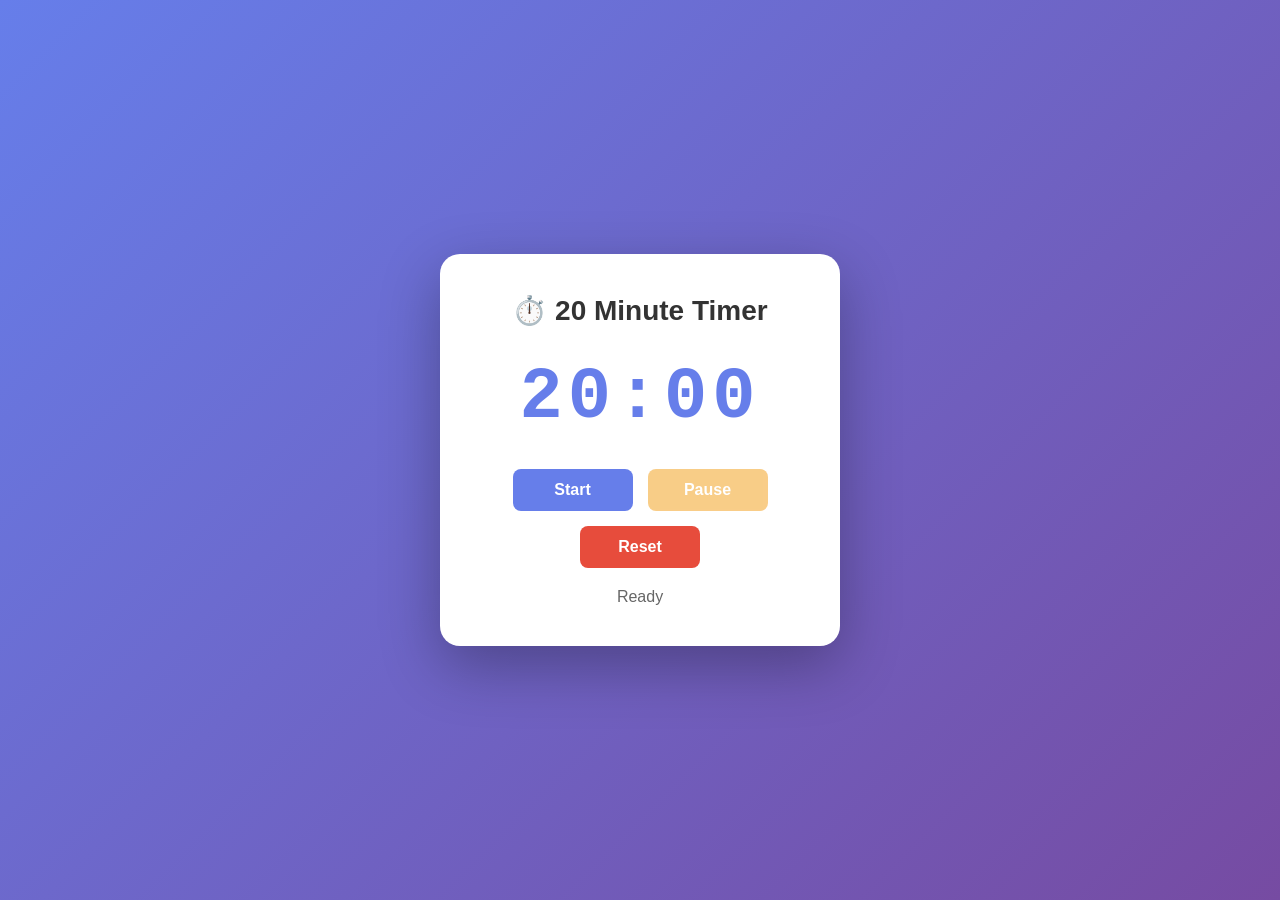
==== timer.html @ b326cc0d "deploy: 13ed1b6016bd88c3224435c4acc37612a1a33c6b" ====
<!DOCTYPE html>
<html lang="en">
<head>
    <meta charset="UTF-8">
    <meta name="viewport" content="width=device-width, initial-scale=1.0">
    <title>20 Minute Timer</title>
    <style>
        * {
            margin: 0;
            padding: 0;
            box-sizing: border-box;
        }

        body {
            font-family: 'Arial', sans-serif;
            display: flex;
            justify-content: center;
            align-items: center;
            min-height: 100vh;
            background: linear-gradient(135deg, #667eea 0%, #764ba2 100%);
        }

        .timer-container {
            background: white;
            border-radius: 20px;
            padding: 40px;
            box-shadow: 0 20px 60px rgba(0, 0, 0, 0.3);
            text-align: center;
            max-width: 400px;
            width: 100%;
        }

        h1 {
            color: #333;
            margin-bottom: 30px;
            font-size: 28px;
        }

        .timer-display {
            font-size: 72px;
            font-weight: bold;
            color: #667eea;
            margin: 30px 0;
            font-family: 'Courier New', monospace;
            letter-spacing: 5px;
        }

        .controls {
            display: flex;
            gap: 15px;
            justify-content: center;
            margin-top: 30px;
            flex-wrap: wrap;
        }

        button {
            padding: 12px 30px;
            font-size: 16px;
            border: none;
            border-radius: 8px;
            cursor: pointer;
            font-weight: bold;
            transition: all 0.3s ease;
            min-width: 120px;
        }

        .start-btn {
            background-color: #667eea;
            color: white;
        }

        .start-btn:hover {
            background-color: #5568d3;
            transform: translateY(-2px);
            box-shadow: 0 10px 20px rgba(102, 126, 234, 0.3);
        }

        .pause-btn {
            background-color: #f39c12;
            color: white;
        }

        .pause-btn:hover {
            background-color: #e67e22;
            transform: translateY(-2px);
            box-shadow: 0 10px 20px rgba(243, 156, 18, 0.3);
        }

        .reset-btn {
            background-color: #e74c3c;
            color: white;
        }

        .reset-btn:hover {
            background-color: #c0392b;
            transform: translateY(-2px);
            box-shadow: 0 10px 20px rgba(231, 76, 60, 0.3);
        }

        button:disabled {
            opacity: 0.5;
            cursor: not-allowed;
            transform: none;
        }

        .status {
            margin-top: 20px;
            font-size: 16px;
            color: #666;
        }

        .status.finished {
            color: #27ae60;
            font-weight: bold;
            font-size: 18px;
        }

        .status.finished::after {
            content: " ✓";
        }
    </style>
</head>
<body>
    <div class="timer-container">
        <h1>⏱️ 20 Minute Timer</h1>
        <div class="timer-display" id="timerDisplay">20:00</div>
        
        <div class="controls">
            <button class="start-btn" id="startBtn" onclick="startTimer()">Start</button>
            <button class="pause-btn" id="pauseBtn" onclick="pauseTimer()" disabled>Pause</button>
            <button class="reset-btn" id="resetBtn" onclick="resetTimer()">Reset</button>
        </div>
        
        <div class="status" id="status">Ready</div>
    </div>

    <script>
        let totalSeconds = 20 * 60; // 20 minutes in seconds
        let remainingSeconds = totalSeconds;
        let timerInterval = null;
        let isRunning = false;

        function formatTime(seconds) {
            const minutes = Math.floor(seconds / 60);
            const secs = seconds % 60;
            return `${minutes.toString().padStart(2, '0')}:${secs.toString().padStart(2, '0')}`;
        }

        function updateDisplay() {
            document.getElementById('timerDisplay').textContent = formatTime(remainingSeconds);
        }

        function startTimer() {
            if (isRunning) return;

            isRunning = true;
            document.getElementById('startBtn').disabled = true;
            document.getElementById('pauseBtn').disabled = false;
            document.getElementById('status').textContent = 'Running...';
            document.getElementById('status').classList.remove('finished');

            timerInterval = setInterval(() => {
                remainingSeconds--;
                updateDisplay();

                if (remainingSeconds <= 0) {
                    clearInterval(timerInterval);
                    isRunning = false;
                    document.getElementById('startBtn').disabled = false;
                    document.getElementById('pauseBtn').disabled = true;
                    document.getElementById('status').textContent = 'Time is up!';
                    document.getElementById('status').classList.add('finished');
                    playNotification();
                }
            }, 1000);
        }

        function pauseTimer() {
            if (!isRunning) return;

            clearInterval(timerInterval);
            isRunning = false;
            document.getElementById('startBtn').disabled = false;
            document.getElementById('pauseBtn').disabled = true;
            document.getElementById('status').textContent = 'Paused';
            document.getElementById('status').classList.remove('finished');
        }

        function resetTimer() {
            clearInterval(timerInterval);
            isRunning = false;
            remainingSeconds = totalSeconds;
            updateDisplay();
            document.getElementById('startBtn').disabled = false;
            document.getElementById('pauseBtn').disabled = true;
            document.getElementById('status').textContent = 'Ready';
            document.getElementById('status').classList.remove('finished');
        }

        function playNotification() {
            // Create a simple beep sound
            const audioContext = new (window.AudioContext || window.webkitAudioContext)();
            const oscillator = audioContext.createOscillator();
            const gainNode = audioContext.createGain();

            oscillator.connect(gainNode);
            gainNode.connect(audioContext.destination);

            oscillator.frequency.value = 800;
            oscillator.type = 'sine';

            gainNode.gain.setValueAtTime(0.3, audioContext.currentTime);
            gainNode.gain.exponentialRampToValueAtTime(0.01, audioContext.currentTime + 0.5);

            oscillator.start(audioContext.currentTime);
            oscillator.stop(audioContext.currentTime + 0.5);
        }

        // Initialize display
        updateDisplay();
    </script>
</body>
</html>
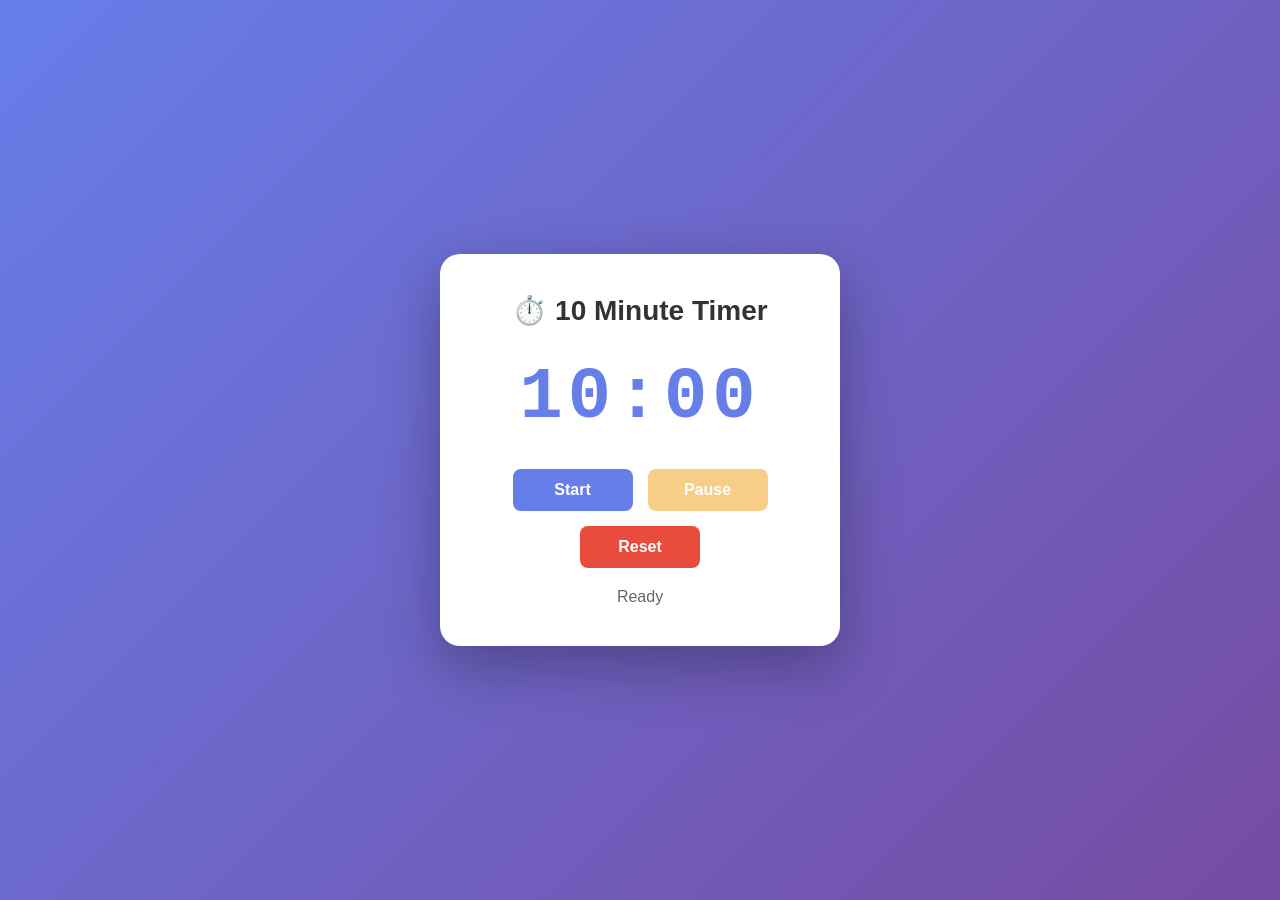
==== commit e0a6fbc1: "deploy: 703dac065293de4288d8ad9d5b9d25ab7d067bc8" ====
--- a/timer.html
+++ b/timer.html
@@ -3,7 +3,7 @@
 <head>
     <meta charset="UTF-8">
     <meta name="viewport" content="width=device-width, initial-scale=1.0">
-    <title>20 Minute Timer</title>
+    <title>10 Minute Timer</title>
     <style>
         * {
             margin: 0;
@@ -122,8 +122,8 @@
 </head>
 <body>
     <div class="timer-container">
-        <h1>⏱️ 20 Minute Timer</h1>
-        <div class="timer-display" id="timerDisplay">20:00</div>
+        <h1>⏱️ 10 Minute Timer</h1>
+        <div class="timer-display" id="timerDisplay">10:00</div>
         
         <div class="controls">
             <button class="start-btn" id="startBtn" onclick="startTimer()">Start</button>
@@ -135,7 +135,7 @@
     </div>
 
     <script>
-        let totalSeconds = 20 * 60; // 20 minutes in seconds
+        let totalSeconds = 10 * 60; // 10 minutes in seconds
         let remainingSeconds = totalSeconds;
         let timerInterval = null;
         let isRunning = false;
